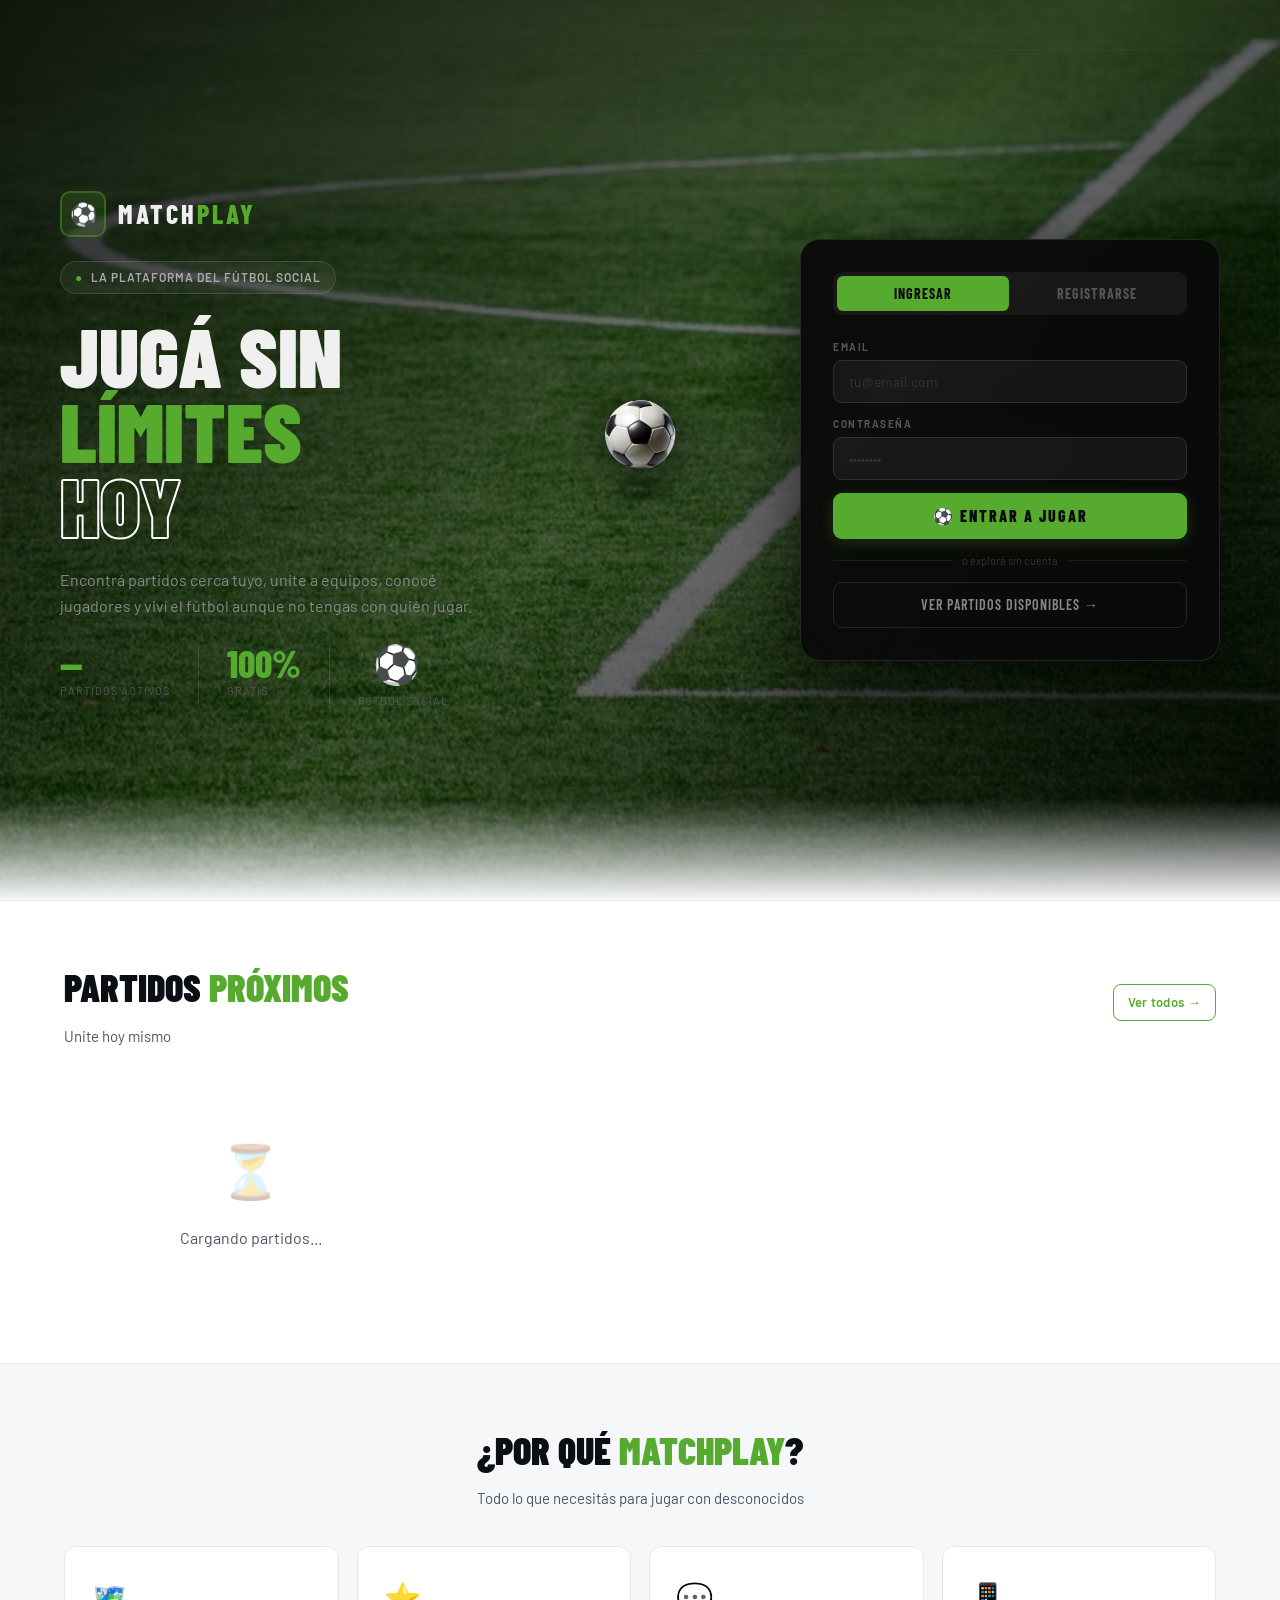
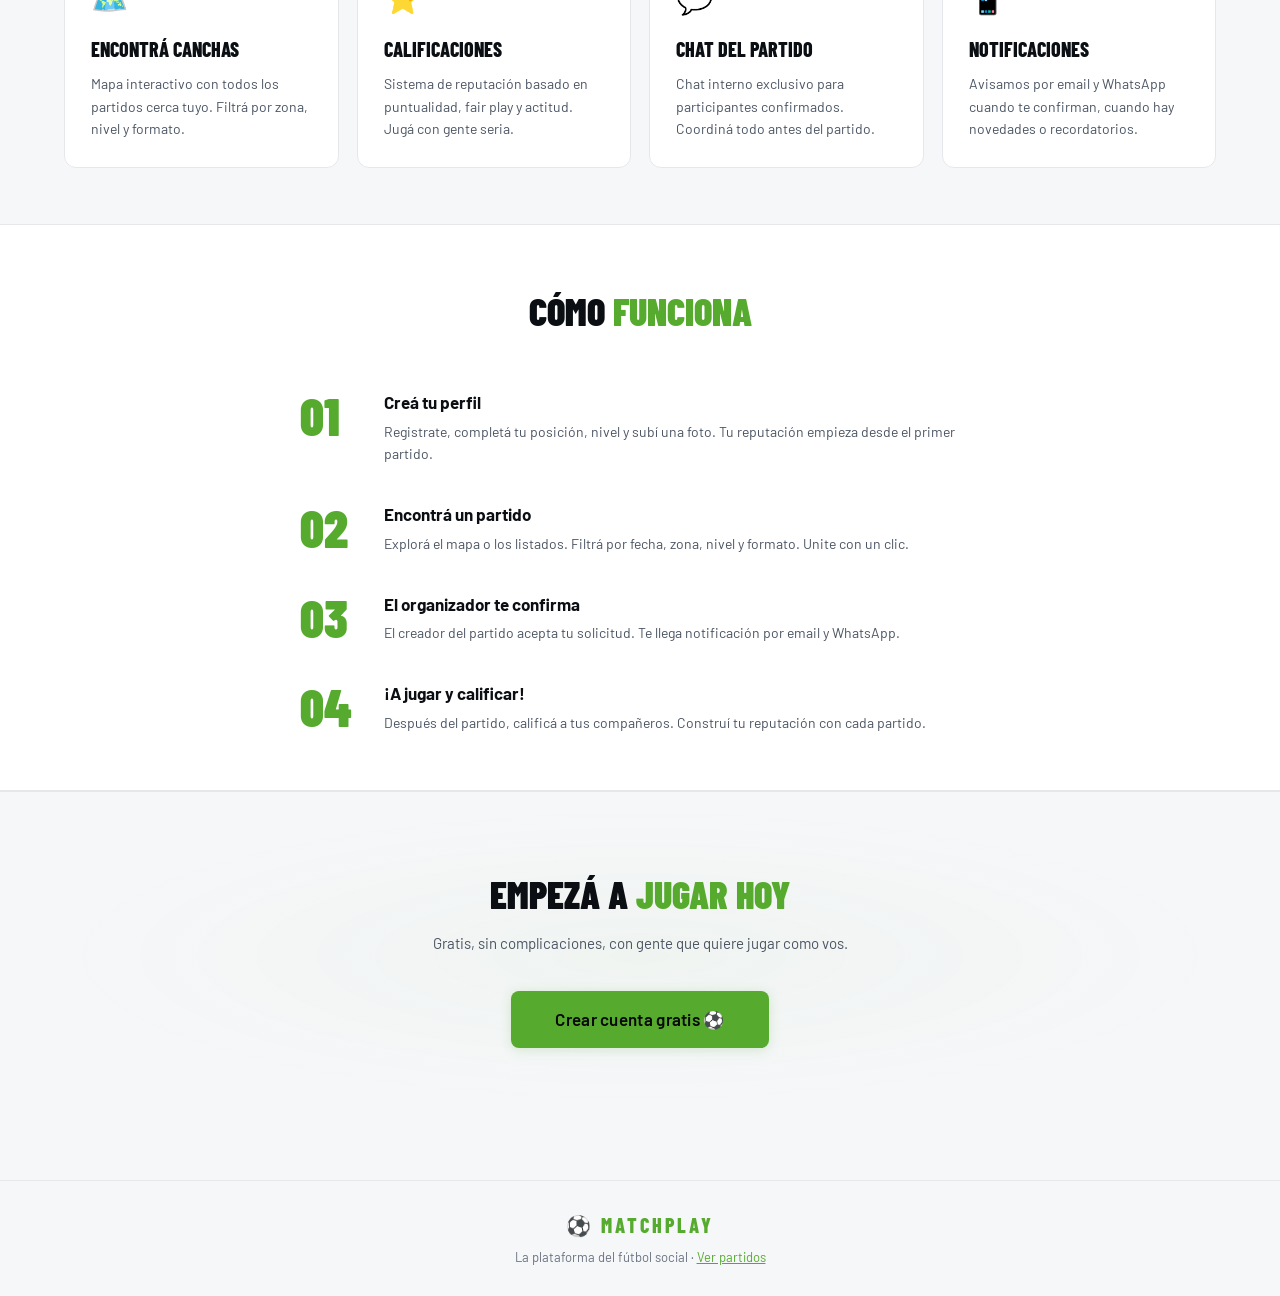
==== frontend/index.html @ 9706d491 "Primer subida de Matchplay a Github" ====
<!doctype html>
<html lang="es">
  <head>
    <meta charset="UTF-8" />
    <meta name="viewport" content="width=device-width, initial-scale=1.0" />
    <title>MatchPlay — Encontrá tu partido</title>
    <link rel="stylesheet" href="css/styles.css" />
    <link rel="stylesheet" href="css/index.css" />
    <link
      rel="stylesheet"
      href="https://cdnjs.cloudflare.com/ajax/libs/font-awesome/6.5.0/css/all.min.css"
    />
    <link rel="preconnect" href="https://fonts.googleapis.com" />
    <link
      href="https://fonts.googleapis.com/css2?family=Barlow+Condensed:wght@400;600;700;800;900&family=Barlow:wght@300;400;500;600;700&display=swap"
      rel="stylesheet"
    />
    <link rel="shortcut icon" href="img/icon.png" type="image/x-icon" />
  </head>
  <body>
    <!-- ===== HERO ===== -->
    <section class="hero-section">
      <div class="field-bg"></div>
      <div class="field-lines">
        <svg viewBox="0 0 1440 900" preserveAspectRatio="xMidYMid slice">
          <rect
            x="80"
            y="50"
            width="1280"
            height="800"
            fill="none"
            stroke="white"
            stroke-width="2"
          />
          <line
            x1="720"
            y1="50"
            x2="720"
            y2="850"
            stroke="white"
            stroke-width="2"
          />
          <circle
            cx="720"
            cy="450"
            r="110"
            fill="none"
            stroke="white"
            stroke-width="2"
          />
          <circle cx="720" cy="450" r="5" fill="white" />
          <rect
            x="80"
            y="280"
            width="165"
            height="340"
            fill="none"
            stroke="white"
            stroke-width="2"
          />
          <rect
            x="80"
            y="360"
            width="60"
            height="180"
            fill="none"
            stroke="white"
            stroke-width="2"
          />
          <rect
            x="1195"
            y="280"
            width="165"
            height="340"
            fill="none"
            stroke="white"
            stroke-width="2"
          />
          <rect
            x="1300"
            y="360"
            width="60"
            height="180"
            fill="none"
            stroke="white"
            stroke-width="2"
          />
          <path
            d="M 245 370 A 85 85 0 0 1 245 530"
            fill="none"
            stroke="white"
            stroke-width="2"
          />
          <path
            d="M 1195 370 A 85 85 0 0 0 1195 530"
            fill="none"
            stroke="white"
            stroke-width="2"
          />
          <path
            d="M 80 70 A 22 22 0 0 1 102 50"
            fill="none"
            stroke="white"
            stroke-width="2"
          />
          <path
            d="M 1360 70 A 22 22 0 0 0 1338 50"
            fill="none"
            stroke="white"
            stroke-width="2"
          />
          <path
            d="M 80 830 A 22 22 0 0 0 102 850"
            fill="none"
            stroke="white"
            stroke-width="2"
          />
          <path
            d="M 1360 830 A 22 22 0 0 1 1338 850"
            fill="none"
            stroke="white"
            stroke-width="2"
          />
        </svg>
      </div>
      <div class="field-overlay"></div>
      <div class="field-bottom-fade"></div>

      <!-- PELOTA REBOTANDO EN EL CENTRO -->
      <div class="ball-scene">
        <div>
          <div class="ball-wrapper">
            <img class="ball-svg" src="/frontend/img/pelota.png" alt="pelota" />
            <div class="ball-ground-shadow"></div>
          </div>
          <div class="ball-ground-shadow"></div>
        </div>
      </div>

      <!-- CONTENIDO -->
      <div class="hero-layout">
        <!-- IZQUIERDA -->
        <div class="hero-left">
          <div class="hero-logo">
            <div class="hero-logo-icon">⚽</div>
            <div class="hero-logo-text">MATCH<span>PLAY</span></div>
          </div>
          <div class="hero-tag">
            <span>●</span> La plataforma del fútbol social
          </div>
          <h1 class="hero-title">
            JUGÁ SIN<br />
            <span class="ht-green">LÍMITES</span><br />
            <span class="ht-outline">HOY</span>
          </h1>
          <p class="hero-desc">
            Encontrá partidos cerca tuyo, unite a equipos, conocé jugadores y
            viví el fútbol aunque no tengas con quién jugar.
          </p>
          <div class="hero-stats">
            <div>
              <div class="hs-num" id="stat-matches">—</div>
              <div class="hs-label">Partidos activos</div>
            </div>
            <div class="hs-divider"></div>
            <div>
              <div class="hs-num">100%</div>
              <div class="hs-label">Gratis</div>
            </div>
            <div class="hs-divider"></div>
            <div>
              <div
                style="margin-bottom: 10px; margin-left: 15px"
                class="hs-num"
              >
                ⚽
              </div>
              <div class="hs-label">Fútbol social</div>
            </div>
          </div>
        </div>

        <!-- FORMULARIO -->
        <div class="hero-form-card">
          <div class="htabs">
            <button class="htab active" onclick="switchTab('login')">
              Ingresar
            </button>
            <button class="htab" onclick="switchTab('register')">
              Registrarse
            </button>
          </div>

          <!-- LOGIN -->
          <div class="hsection active" id="hsec-login">
            <div class="hgroup">
              <label class="hlabel">Email</label
              ><input
                type="email"
                id="login-email"
                class="hinput"
                placeholder="tu@email.com"
              />
            </div>
            <div class="hgroup">
              <label class="hlabel">Contraseña</label
              ><input
                type="password"
                id="login-pass"
                class="hinput"
                placeholder="••••••••"
              />
            </div>
            <p class="herror" id="login-error"></p>
            <button class="hbtn" id="login-btn" onclick="doLogin()">
              ⚽ Entrar a jugar
            </button>
            <div class="hdivider">o explorá sin cuenta</div>
            <a href="matches.html" class="hbtn-sec"
              >Ver partidos disponibles →</a
            >
          </div>

          <!-- REGISTER -->
          <div class="hsection" id="hsec-register">
            <div class="hgroup">
              <label class="hlabel">Nombre completo</label
              ><input
                type="text"
                id="reg-name"
                class="hinput"
                placeholder="Tu nombre"
              />
            </div>
            <div class="hgroup">
              <label class="hlabel">Email</label
              ><input
                type="email"
                id="reg-email"
                class="hinput"
                placeholder="tu@email.com"
              />
            </div>
            <div class="hgroup">
              <label class="hlabel">Contraseña</label
              ><input
                type="password"
                id="reg-pass"
                class="hinput"
                placeholder="Mínimo 6 caracteres"
              />
            </div>
            <div class="hrow">
              <div class="hgroup">
                <label class="hlabel">Posición</label>
                <select id="reg-position" class="hselect">
                  <option value="Indiferente">Indiferente</option>
                  <option value="Arquero">Arquero</option>
                  <option value="Defensor">Defensor</option>
                  <option value="Mediocampista">Mediocampista</option>
                  <option value="Delantero">Delantero</option>
                </select>
              </div>
              <div class="hgroup">
                <label class="hlabel">Nivel</label>
                <select id="reg-level" class="hselect">
                  <option value="Amateur">Amateur</option>
                  <option value="Intermedio">Intermedio</option>
                  <option value="Competitivo">Competitivo</option>
                </select>
              </div>
            </div>
            <div class="hgroup">
              <label class="hlabel"
                >WhatsApp
                <span style="color: #333; font-size: 9px"
                  >(opcional)</span
                ></label
              >
              <input
                type="tel"
                id="reg-phone"
                class="hinput"
                placeholder="+5491155555555"
              />
            </div>
            <p class="herror" id="reg-error"></p>
            <button class="hbtn" id="reg-btn" onclick="doRegister()">
              Crear mi cuenta ⚽
            </button>
          </div>
        </div>
      </div>
    </section>

    <!-- ===== PARTIDOS PRÓXIMOS ===== -->
    <section
      class="section"
      style="
        background: var(--bg2);
        border-top: 1px solid var(--border);
        border-bottom: 1px solid var(--border);
      "
    >
      <div class="container">
        <div class="flex-between mb-24">
          <div>
            <h2 class="section-title">Partidos <em>próximos</em></h2>
            <p class="section-sub" style="margin-bottom: 0">Unite hoy mismo</p>
          </div>
          <a href="matches.html" class="btn btn-outline btn-sm">Ver todos →</a>
        </div>
        <div class="live-grid" id="preview-matches">
          <div class="empty-state">
            <div class="empty-icon">⏳</div>
            <p>Cargando partidos...</p>
          </div>
        </div>
      </div>
    </section>

    <!-- ===== POR QUÉ MATCHPLAY ===== -->
    <section class="section">
      <div class="container">
        <h2 class="section-title" style="text-align: center">
          ¿Por qué <em>MatchPlay</em>?
        </h2>
        <p class="section-sub" style="text-align: center">
          Todo lo que necesitás para jugar con desconocidos
        </p>
        <div class="features-grid">
          <div class="feature-card">
            <div class="feature-icon">🗺️</div>
            <div class="feature-title">Encontrá canchas</div>
            <div class="feature-desc">
              Mapa interactivo con todos los partidos cerca tuyo. Filtrá por
              zona, nivel y formato.
            </div>
          </div>
          <div class="feature-card">
            <div class="feature-icon">⭐</div>
            <div class="feature-title">Calificaciones</div>
            <div class="feature-desc">
              Sistema de reputación basado en puntualidad, fair play y actitud.
              Jugá con gente seria.
            </div>
          </div>
          <div class="feature-card">
            <div class="feature-icon">💬</div>
            <div class="feature-title">Chat del partido</div>
            <div class="feature-desc">
              Chat interno exclusivo para participantes confirmados. Coordiná
              todo antes del partido.
            </div>
          </div>
          <div class="feature-card">
            <div class="feature-icon">📱</div>
            <div class="feature-title">Notificaciones</div>
            <div class="feature-desc">
              Avisamos por email y WhatsApp cuando te confirman, cuando hay
              novedades o recordatorios.
            </div>
          </div>
        </div>
      </div>
    </section>

    <!-- ===== CÓMO FUNCIONA ===== -->
    <section
      class="section"
      style="
        background: var(--bg2);
        border-top: 1px solid var(--border);
        border-bottom: 1px solid var(--border);
      "
    >
      <div class="container">
        <h2
          class="section-title"
          style="text-align: center; margin-bottom: 48px"
        >
          Cómo <em>funciona</em>
        </h2>
        <div style="display: grid; gap: 36px; max-width: 680px; margin: 0 auto">
          <div class="how-step">
            <div class="step-num">01</div>
            <div>
              <div class="step-title">Creá tu perfil</div>
              <div class="step-desc">
                Registrate, completá tu posición, nivel y subí una foto. Tu
                reputación empieza desde el primer partido.
              </div>
            </div>
          </div>
          <div class="how-step">
            <div class="step-num">02</div>
            <div>
              <div class="step-title">Encontrá un partido</div>
              <div class="step-desc">
                Explorá el mapa o los listados. Filtrá por fecha, zona, nivel y
                formato. Unite con un clic.
              </div>
            </div>
          </div>
          <div class="how-step">
            <div class="step-num">03</div>
            <div>
              <div class="step-title">El organizador te confirma</div>
              <div class="step-desc">
                El creador del partido acepta tu solicitud. Te llega
                notificación por email y WhatsApp.
              </div>
            </div>
          </div>
          <div class="how-step">
            <div class="step-num">04</div>
            <div>
              <div class="step-title">¡A jugar y calificar!</div>
              <div class="step-desc">
                Después del partido, calificá a tus compañeros. Construí tu
                reputación con cada partido.
              </div>
            </div>
          </div>
        </div>
      </div>
    </section>

    <!-- ===== CTA ===== -->
    <section class="cta-section">
      <div class="container">
        <h2 class="section-title">Empezá a <em>jugar hoy</em></h2>
        <p class="section-sub">
          Gratis, sin complicaciones, con gente que quiere jugar como vos.
        </p>
        <a
          href="#"
          onclick="
            window.scrollTo({ top: 0, behavior: 'smooth' });
            setTimeout(() => switchTab('register'), 400);
            return false;
          "
          class="btn btn-primary"
          style="font-size: 17px; padding: 15px 44px"
          >Crear cuenta gratis ⚽</a
        >
      </div>
    </section>

    <!-- ===== FOOTER ===== -->
    <footer class="footer">
      <div class="footer-brand">⚽ MATCHPLAY</div>
      <p>
        La plataforma del fútbol social ·
        <a href="matches.html" style="color: var(--accent)">Ver partidos</a>
      </p>
    </footer>

    <script src="js/api.js"></script>
    <script>
      if (api.isLoggedIn()) window.location.href = "dashboard.html";

      function switchTab(tab) {
        document
          .querySelectorAll(".htab")
          .forEach((t, i) =>
            t.classList.toggle(
              "active",
              (tab === "login" && i === 0) || (tab === "register" && i === 1),
            ),
          );
        document
          .getElementById("hsec-login")
          .classList.toggle("active", tab === "login");
        document
          .getElementById("hsec-register")
          .classList.toggle("active", tab === "register");
      }

      async function doLogin() {
        const email = document.getElementById("login-email").value.trim();
        const pass = document.getElementById("login-pass").value;
        const errEl = document.getElementById("login-error");
        const btn = document.getElementById("login-btn");
        errEl.classList.remove("show");
        if (!email || !pass) {
          errEl.textContent = "Completá email y contraseña.";
          errEl.classList.add("show");
          return;
        }
        btn.disabled = true;
        btn.textContent = "Ingresando...";
        const res = await api.login({ email, password: pass });
        btn.disabled = false;
        btn.textContent = "⚽ Entrar a jugar";
        if (res.success) {
          api.setAuth(res.token, res.refreshToken, res.user);
          toast.success("¡Bienvenido de nuevo!");
          setTimeout(() => (window.location.href = "dashboard.html"), 1000);
        } else {
          errEl.textContent = res.message || "Credenciales inválidas.";
          errEl.classList.add("show");
        }
      }

      async function doRegister() {
        const name = document.getElementById("reg-name").value.trim();
        const email = document.getElementById("reg-email").value.trim();
        const pass = document.getElementById("reg-pass").value;
        const position = document.getElementById("reg-position").value;
        const level = document.getElementById("reg-level").value;
        const phone = document.getElementById("reg-phone").value.trim();
        const errEl = document.getElementById("reg-error");
        const btn = document.getElementById("reg-btn");
        errEl.classList.remove("show");
        if (!name || !email || !pass) {
          errEl.textContent = "Completá nombre, email y contraseña.";
          errEl.classList.add("show");
          return;
        }
        if (pass.length < 6) {
          errEl.textContent = "Mínimo 6 caracteres en la contraseña.";
          errEl.classList.add("show");
          return;
        }
        btn.disabled = true;
        btn.textContent = "Creando cuenta...";
        const res = await api.register({
          name,
          email,
          password: pass,
          position,
          level,
          phone: phone || undefined,
        });
        btn.disabled = false;
        btn.textContent = "Crear mi cuenta ⚽";
        if (res.success) {
          api.setAuth(res.token, res.refreshToken, res.user);
          toast.success("¡Bienvenido a MatchPlay! 🎉");
          setTimeout(() => (window.location.href = "dashboard.html"), 1200);
        } else {
          const msg =
            res.errors?.[0]?.msg || res.message || "Error al registrarse.";
          errEl.textContent = msg;
          errEl.classList.add("show");
        }
      }

      document.addEventListener("keydown", (e) => {
        if (e.key !== "Enter") return;
        if (document.getElementById("hsec-login").classList.contains("active"))
          doLogin();
        else doRegister();
      });

      async function loadPreview() {
        const el = document.getElementById("preview-matches");
        const res = await api.getMatches({ status: "open" });
        if (!res.success || !res.matches?.length) {
          el.innerHTML = `<div class="empty-state" style="grid-column:1/-1;">
          <div class="empty-icon">⚽</div>
          <p class="text-muted">No hay partidos abiertos todavía. <a href="create-match.html" style="color:var(--accent);">¡Creá el primero!</a></p>
        </div>`;
          document.getElementById("stat-matches").textContent = "0";
          return;
        }
        document.getElementById("stat-matches").textContent =
          res.matches.length;
        el.innerHTML = res.matches
          .slice(0, 6)
          .map(
            (m) => `
        <a href="match-detail.html?id=${m._id}" class="match-card">
          <div class="match-card-header">
            <div>
              <div class="match-card-title">${m.title}</div>
              <div style="display:flex;gap:6px;margin-top:5px;">
                ${levelBadge(m.level)}
                <span class="badge" style="background:rgba(255,255,255,0.05);color:var(--text-muted);">${m.format}</span>
              </div>
            </div>
            ${statusBadge(m.status)}
          </div>
          <div class="match-card-body">
            <div class="match-card-row"><i class="fa fa-calendar"></i>${formatDate(m.date)}</div>
            <div class="match-card-row"><i class="fa fa-map-marker-alt"></i>${m.location.name}</div>
            <div class="match-card-row">
              ${avatarHtml(m.organizer?.avatar, m.organizer?.name || "?", 20)}
              <span>${m.organizer?.name}</span>
              ${m.organizer?.rating?.average > 0 ? `<span class="text-accent text-xs">⭐ ${m.organizer.rating.average}</span>` : ""}
            </div>
            <div class="match-progress">
              <div class="flex-between text-xs text-muted" style="margin-bottom:4px;">
                <span>Jugadores</span>
                <span><strong style="color:var(--accent)">${m.confirmedCount ?? 0}</strong>/${m.totalPlayers}</span>
              </div>
              <div class="progress-bar">
                <div class="progress-fill" style="width:${Math.min(100, ((m.confirmedCount ?? 0) / m.totalPlayers) * 100)}%"></div>
              </div>
            </div>
            ${
              m.costPerPerson > 0
                ? `<div class="match-card-row"><i class="fa fa-dollar-sign"></i>$${m.costPerPerson} por persona</div>`
                : `<div class="match-card-row text-accent text-sm"><i class="fa fa-check"></i>Gratis</div>`
            }
          </div>
        </a>`,
          )
          .join("");
      }
      loadPreview();
    </script>
  </body>
</html>
---- frontend/css/styles.css ----
/* ===== MATCHPLAY — BLACK/WHITE + GREEN ACCENTS ===== */
@import url('https://fonts.googleapis.com/css2?family=Barlow+Condensed:wght@400;600;700;800;900&family=Barlow:wght@300;400;500;600;700&display=swap');

:root {
  --bg:           #080808;
  --bg2:          #0e0e0e;
  --card:         #111111;
  --card2:        #181818;
  --border:       #222222;
  --border2:      #2e2e2e;

  --accent:       #56ab2f;
  --accent-dim:   #3d8020;
  --accent-bright:#68cc38;
  --accent-glow:  rgba(86,171,47,0.10);
  --accent-glow2: rgba(86,171,47,0.18);

  --text:         #f0f0f0;
  --text-muted:   #888888;
  --text-dim:     #555555;
  --text-dark:    #333333;

  --red:          #e05252;
  --yellow:       #d4a017;
  --blue:         #3a9abf;
  --green-light:  #7dc95e;

  --font-display: 'Barlow Condensed', sans-serif;
  --font-body:    'Barlow', sans-serif;

  --radius:    12px;
  --radius-sm:  8px;
  --radius-lg: 18px;

  --shadow:        0 4px 24px rgba(0,0,0,0.5);
  --shadow-accent: 0 0 28px rgba(86,171,47,0.12);
  --shadow-card:   0 2px 12px rgba(0,0,0,0.4);
}

/* Modo claro (por defecto) */
:root {
  --bg:           #f6f7f9;
  --bg2:          #ffffff;
  --card:         #ffffff;
  --card2:        #f2f4f7;
  --border:       #e5e7eb;
  --border2:      #d1d5db;

  --text:         #0b0f14;
  --text-muted:   #4b5563;
  --text-dim:     #6b7280;
  --text-dark:    #111827;

  --red:          #c53b3b;
  --yellow:       #b45309;
  --blue:         #0b5f7a;
  --green-light:  #2f9e44;

  --nav-bg:        rgba(246,247,249,0.86);

  --shadow:        0 4px 24px rgba(0,0,0,0.10);
  --shadow-accent: 0 0 28px rgba(86,171,47,0.12);
  --shadow-card:   0 2px 12px rgba(0,0,0,0.08);
  --shadow-auth:   0 20px 60px rgba(0,0,0,0.10);
}

/* Tema oscuro (para login y páginas que lo necesiten) */
.theme-dark {
  --bg:           #080808;
  --bg2:          #0e0e0e;
  --card:         #111111;
  --card2:        #181818;
  --border:       #222222;
  --border2:      #2e2e2e;

  --text:         #f0f0f0;
  --text-muted:   #888888;
  --text-dim:     #555555;
  --text-dark:    #333333;

  --red:          #e05252;
  --yellow:       #d4a017;
  --blue:         #3a9abf;
  --green-light:  #7dc95e;

  --nav-bg:        rgba(8,8,8,0.95);

  --shadow:        0 4px 24px rgba(0,0,0,0.5);
  --shadow-accent: 0 0 28px rgba(86,171,47,0.12);
  --shadow-card:   0 2px 12px rgba(0,0,0,0.4);
  --shadow-auth:   0 20px 60px rgba(0,0,0,0.4);
}

*, *::before, *::after { box-sizing: border-box; margin: 0; padding: 0; }
html { scroll-behavior: smooth; }

body {
  font-family: var(--font-body);
  background: var(--bg);
  color: var(--text);
  min-height: 100vh;
  line-height: 1.6;
  -webkit-font-smoothing: antialiased;
}

/* Franjas muy sutiles de fondo */
body::before {
  content: '';
  position: fixed; inset: 0; z-index: -1;
  background: repeating-linear-gradient(
    180deg,
    rgba(255,255,255,0.012) 0px, rgba(255,255,255,0.012) 60px,
    transparent 60px, transparent 120px
  );
  pointer-events: none;
}

/* ===== SCROLLBAR ===== */
::-webkit-scrollbar       { width: 6px; }
::-webkit-scrollbar-track { background: var(--bg2); }
::-webkit-scrollbar-thumb { background: var(--border2); border-radius: 3px; }
::-webkit-scrollbar-thumb:hover { background: #444; }

/* ===== NAVBAR ===== */
.navbar {
  position: sticky; top: 0; z-index: 100;
  background: var(--nav-bg);
  backdrop-filter: blur(20px);
  border-bottom: 1px solid var(--border);
  padding: 0 28px;
  height: 62px;
  display: flex; align-items: center; justify-content: space-between;
}
.navbar-brand {
  font-family: var(--font-display);
  font-size: 26px; font-weight: 800; letter-spacing: 3px;
  color: var(--text); text-decoration: none;
  display: flex; align-items: center; gap: 8px;
  text-transform: uppercase;
}
.navbar-brand em { color: var(--accent); font-style: normal; }
.navbar-links { display: flex; align-items: center; gap: 4px; }
.navbar-links a {
  color: var(--text-muted); text-decoration: none;
  padding: 7px 14px; border-radius: var(--radius-sm);
  font-size: 14px; font-weight: 500; transition: all .2s;
}
.navbar-links a:hover  { color: var(--text); background: rgba(255,255,255,0.05); }
.navbar-links a.active { color: var(--accent); background: var(--accent-glow); }
.navbar-avatar {
  width: 34px; height: 34px; border-radius: 50%;
  background: var(--card2); border: 2px solid var(--accent);
  cursor: pointer; object-fit: cover;
}
.navbar-mobile-toggle {
  display: none; background: none; border: none;
  color: var(--text); font-size: 22px; cursor: pointer;
}

/* ===== BUTTONS ===== */
.btn {
  display: inline-flex; align-items: center; gap: 8px;
  padding: 11px 22px; border-radius: var(--radius-sm);
  font-family: var(--font-body); font-size: 14px; font-weight: 600;
  cursor: pointer; border: none; text-decoration: none;
  transition: all .2s; white-space: nowrap; letter-spacing: .3px;
}
.btn-primary {
  background: var(--accent); color: #080808;
  box-shadow: 0 2px 12px rgba(86,171,47,0.2);
}
.btn-primary:hover {
  background: var(--accent-bright);
  box-shadow: 0 4px 20px rgba(86,171,47,0.35);
  transform: translateY(-1px);
}
.btn-outline {
  background: transparent; color: var(--accent);
  border: 1px solid var(--accent);
}
.btn-outline:hover { background: var(--accent-glow); }
.btn-ghost {
  background: var(--card); color: var(--text);
  border: 1px solid var(--border);
}
.btn-ghost:hover { background: var(--card2); border-color: var(--border2); }
.btn-danger { background: rgba(224,82,82,0.12); color: var(--red); border: 1px solid rgba(224,82,82,0.25); }
.btn-danger:hover { background: rgba(224,82,82,0.2); }
.btn-sm   { padding: 7px 14px; font-size: 13px; }
.btn-full { width: 100%; justify-content: center; }
.btn:disabled { opacity: .4; cursor: not-allowed; transform: none !important; box-shadow: none !important; }

/* ===== CARDS ===== */
.card {
  background: var(--card); border: 1px solid var(--border);
  border-radius: var(--radius); padding: 24px;
  transition: border-color .2s, box-shadow .2s;
}
.card:hover { border-color: var(--border2); }
.card-sm    { padding: 16px; }
.card-hover:hover { border-color: rgba(86,171,47,0.35); box-shadow: var(--shadow-accent); }

/* ===== MATCH CARD ===== */
.match-card {
  background: var(--card); border: 1px solid var(--border);
  border-radius: var(--radius); overflow: hidden;
  cursor: pointer; transition: all .25s;
  text-decoration: none; color: inherit; display: block;
}
.match-card:hover {
  border-color: rgba(86,171,47,0.4);
  box-shadow: var(--shadow-accent);
  transform: translateY(-3px);
}
.match-card-header {
  background: var(--card2); padding: 16px 20px;
  display: flex; justify-content: space-between; align-items: flex-start;
  border-bottom: 1px solid var(--border);
}
.match-card-title { font-weight: 700; font-size: 15px; color: var(--text); line-height: 1.3; }
.match-card-body  { padding: 16px 20px; display: grid; gap: 9px; }
.match-card-row   { display: flex; align-items: center; gap: 8px; font-size: 13px; color: var(--text-muted); }
.match-card-row i { color: var(--accent); width: 14px; font-size: 12px; }
.progress-bar     { height: 3px; background: var(--border); border-radius: 2px; overflow: hidden; margin-top: 5px; }
.progress-fill    { height: 100%; background: var(--accent); border-radius: 2px; transition: width .4s; }

/* ===== BADGES ===== */
.badge {
  display: inline-flex; align-items: center; gap: 4px;
  padding: 3px 9px; border-radius: 100px;
  font-size: 11px; font-weight: 700; letter-spacing: .5px;
  text-transform: uppercase; font-family: var(--font-body);
}
.badge-open      { background: rgba(86,171,47,0.1);  color: var(--accent);      border: 1px solid rgba(86,171,47,0.2); }
.badge-full      { background: rgba(212,160,23,0.1); color: var(--yellow);      border: 1px solid rgba(212,160,23,0.2); }
.badge-cancelled { background: rgba(224,82,82,0.1);  color: var(--red);         border: 1px solid rgba(224,82,82,0.2); }
.badge-played    { background: rgba(58,154,191,0.1); color: var(--blue);        border: 1px solid rgba(58,154,191,0.2); }
.badge-amateur     { background: rgba(255,255,255,0.06); color: var(--text-muted); }
.badge-intermedio  { background: rgba(212,160,23,0.1);  color: var(--yellow); }
.badge-competitivo { background: rgba(224,82,82,0.1);   color: var(--red); }
.badge-todos       { background: rgba(255,255,255,0.05); color: var(--text-muted); }

/* ===== FORMS ===== */
.form-group   { display: grid; gap: 6px; }
.form-label   { font-size: 11px; font-weight: 700; color: var(--text-dim); letter-spacing: 1px; text-transform: uppercase; }
.form-input, .form-select, .form-textarea {
  background: var(--card2); border: 1px solid var(--border);
  border-radius: var(--radius-sm); color: var(--text);
  padding: 11px 15px; font-family: var(--font-body); font-size: 14px;
  transition: border-color .2s, box-shadow .2s, background .2s; width: 100%;
}
.form-input:focus, .form-select:focus, .form-textarea:focus {
  outline: none; border-color: var(--accent);
  background: rgba(86,171,47,0.05);
  box-shadow: 0 0 0 3px rgba(86,171,47,0.08);
}
.form-input::placeholder { color: var(--text-dark); }
.form-select   { appearance: none; cursor: pointer; }
.form-select option { background: var(--card); color: var(--text); }
.form-textarea { resize: vertical; min-height: 100px; }
.form-error    { font-size: 12px; color: var(--red); }
.form-hint     { font-size: 12px; color: var(--text-dim); }

/* ===== AUTH PAGES ===== */
.auth-page {
  min-height: 100vh; display: flex; align-items: center; justify-content: center;
  padding: 24px;
}
.auth-card {
  width: 100%; max-width: 440px;
  background: var(--card); border: 1px solid var(--border);
  border-radius: var(--radius-lg); padding: 40px;
  box-shadow: var(--shadow-auth);
}
.auth-logo   { font-family: var(--font-display); font-size: 36px; font-weight: 800; color: var(--accent); letter-spacing: 4px; margin-bottom: 8px; text-transform: uppercase; display: block; text-decoration: none; }
.auth-title  { font-size: 22px; font-weight: 700; margin-bottom: 4px; }
.auth-sub    { color: var(--text-muted); font-size: 14px; margin-bottom: 28px; }
.auth-form   { display: grid; gap: 14px; }
.auth-footer { margin-top: 20px; text-align: center; font-size: 13px; color: var(--text-muted); }
.auth-footer a { color: var(--accent); text-decoration: none; }

/* ===== LAYOUT ===== */
.container    { max-width: 1200px; margin: 0 auto; padding: 0 24px; }
.container-sm { max-width: 700px;  margin: 0 auto; padding: 0 24px; }
.grid-matches { display: grid; grid-template-columns: repeat(auto-fill, minmax(300px, 1fr)); gap: 18px; }
.grid-2 { display: grid; grid-template-columns: 1fr 1fr; gap: 18px; }
.grid-3 { display: grid; grid-template-columns: repeat(3, 1fr); gap: 18px; }
.section { padding: 56px 0; }

/* ===== PAGE HEADER ===== */
.page-header { padding: 36px 0 0; margin-bottom: 28px; }
.page-title  { font-family: var(--font-display); font-size: 48px; font-weight: 900; line-height: 1; margin-bottom: 6px; text-transform: uppercase; }
.page-title em { color: var(--accent); font-style: normal; }
.section-title { font-family: var(--font-display); font-size: 38px; font-weight: 900; color: var(--text); margin-bottom: 6px; text-transform: uppercase; }
.section-title em { color: var(--accent); font-style: normal; }
.section-sub   { color: var(--text-muted); margin-bottom: 36px; font-size: 15px; }

/* ===== PROFILE ===== */
.profile-header {
  background: var(--card2); border: 1px solid var(--border);
  border-radius: var(--radius); padding: 36px;
  display: flex; gap: 28px; align-items: flex-start;
}
.profile-avatar   { width: 96px; height: 96px; border-radius: 50%; border: 3px solid var(--accent); object-fit: cover; flex-shrink: 0; background: var(--card); }
.profile-name     { font-family: var(--font-display); font-size: 38px; font-weight: 900; line-height: 1; text-transform: uppercase; }
.profile-stats    { display: flex; gap: 24px; margin-top: 14px; }
.profile-stat-num { font-family: var(--font-display); font-size: 28px; font-weight: 800; color: var(--accent); line-height: 1; }
.profile-stat-label { font-size: 10px; color: var(--text-dim); text-transform: uppercase; letter-spacing: 1px; }

/* ===== STARS ===== */
.stars { display: flex; gap: 3px; }
.star  { font-size: 15px; color: var(--border2); cursor: pointer; transition: color .1s; }
.star.filled { color: var(--yellow); }
.star:hover  { color: var(--yellow); }

/* ===== CHAT ===== */
.chat-container { background: var(--card); border: 1px solid var(--border); border-radius: var(--radius); display: flex; flex-direction: column; height: 400px; }
.chat-header    { padding: 14px 18px; border-bottom: 1px solid var(--border); font-weight: 600; display: flex; align-items: center; gap: 8px; font-size: 14px; }
.chat-messages  { flex: 1; overflow-y: auto; padding: 14px; display: flex; flex-direction: column; gap: 10px; }
.chat-msg       { display: flex; gap: 8px; }
.chat-msg.mine  { flex-direction: row-reverse; }
.chat-msg-avatar  { width: 30px; height: 30px; border-radius: 50%; background: var(--card2); object-fit: cover; flex-shrink: 0; }
.chat-msg-bubble  { max-width: 65%; padding: 9px 13px; font-size: 13px; line-height: 1.4; background: var(--card2); color: var(--text); border-radius: 4px 14px 14px 14px; }
.chat-msg.mine .chat-msg-bubble { background: rgba(86,171,47,0.1); border: 1px solid rgba(86,171,47,0.15); border-radius: 14px 4px 14px 14px; }
.chat-msg-name { font-size: 10px; color: var(--text-muted); margin-bottom: 3px; }
.chat-input    { padding: 12px 14px; border-top: 1px solid var(--border); display: flex; gap: 8px; }
.chat-input .form-input { flex: 1; padding: 9px 13px; }

/* ===== MAP ===== */
#map { height: 300px; border-radius: var(--radius-sm); overflow: hidden; border: 1px solid var(--border); }
.leaflet-container { background: var(--bg2) !important; }

/* ===== TABS ===== */
.tabs  { display: flex; gap: 2px; border-bottom: 1px solid var(--border); margin-bottom: 20px; }
.tab   { padding: 11px 18px; background: none; border: none; color: var(--text-muted); font-family: var(--font-body); font-size: 13px; font-weight: 600; cursor: pointer; border-bottom: 2px solid transparent; margin-bottom: -1px; transition: all .2s; }
.tab.active        { color: var(--accent); border-bottom-color: var(--accent); }
.tab:hover:not(.active) { color: var(--text); }

/* ===== PLAYER LIST ===== */
.player-item    { display: flex; align-items: center; gap: 10px; padding: 11px 14px; background: var(--card2); border-radius: var(--radius-sm); border: 1px solid var(--border); transition: border-color .2s; }
.player-item:hover { border-color: var(--border2); }
.player-avatar  { width: 38px; height: 38px; border-radius: 50%; object-fit: cover; background: var(--card); }
.player-info    { flex: 1; }
.player-name    { font-weight: 600; font-size: 14px; }
.player-meta    { font-size: 11px; color: var(--text-muted); }
.player-actions { display: flex; gap: 5px; }

/* ===== TOAST ===== */
.toast-container { position: fixed; top: 72px; right: 18px; z-index: 9999; display: grid; gap: 8px; }
.toast {
  padding: 12px 16px; border-radius: var(--radius-sm);
  font-size: 13px; font-weight: 500;
  display: flex; align-items: center; gap: 9px;
  animation: toastIn .3s ease; min-width: 260px; max-width: 340px;
  box-shadow: var(--shadow); font-family: var(--font-body);
}
.toast-success { background: rgba(86,171,47,0.1);  border: 1px solid rgba(86,171,47,0.3);  color: var(--green-light); }
.toast-error   { background: rgba(224,82,82,0.1);  border: 1px solid rgba(224,82,82,0.3);  color: #ff8a8a; }
.toast-info    { background: rgba(58,154,191,0.1); border: 1px solid rgba(58,154,191,0.3); color: #5bc0de; }
@keyframes toastIn { from{opacity:0;transform:translateX(20px)} to{opacity:1;transform:translateX(0)} }

/* ===== FILTERS ===== */
.filters-bar {
  display: flex; gap: 12px; flex-wrap: wrap; align-items: flex-end;
  background: var(--card); border: 1px solid var(--border);
  border-radius: var(--radius); padding: 18px 20px; margin-bottom: 24px;
}
.filter-group .form-select,
.filter-group .form-input { padding: 8px 12px; font-size: 13px; min-width: 120px; }
.filter-label { font-size: 10px; font-weight: 700; color: var(--text-dim); text-transform: uppercase; letter-spacing: 1px; }

/* ===== MODAL ===== */
.modal-overlay {
  position: fixed; inset: 0; z-index: 1000;
  background: rgba(0,0,0,0.82); backdrop-filter: blur(6px);
  display: flex; align-items: center; justify-content: center; padding: 20px;
  animation: fadeIn .2s ease;
}
.modal {
  background: var(--card); border: 1px solid var(--border2);
  border-radius: var(--radius-lg); width: 100%; max-width: 540px;
  max-height: 90vh; overflow-y: auto;
  animation: scaleIn .2s ease;
  box-shadow: 0 24px 60px rgba(0,0,0,0.6);
}
.modal-header { padding: 22px 24px 0; display: flex; justify-content: space-between; align-items: center; font-family: var(--font-display); font-size: 26px; font-weight: 800; text-transform: uppercase; }
.modal-close  { background: none; border: none; color: var(--text-muted); font-size: 18px; cursor: pointer; padding: 4px; transition: color .2s; }
.modal-close:hover { color: var(--text); }
.modal-body   { padding: 18px 24px 24px; display: grid; gap: 14px; }
@keyframes fadeIn  { from{opacity:0}              to{opacity:1} }
@keyframes scaleIn { from{opacity:0;transform:scale(0.96)} to{opacity:1;transform:scale(1)} }

/* ===== EMPTY STATE ===== */
.empty-state  { text-align: center; padding: 56px 20px; color: var(--text-muted); }
.empty-icon   { font-size: 52px; margin-bottom: 14px; opacity: .35; }
.empty-title  { font-family: var(--font-display); font-size: 26px; color: var(--text); margin-bottom: 8px; text-transform: uppercase; }

/* ===== MISC ===== */
hr, .divider { border: none; border-top: 1px solid var(--border); margin: 20px 0; }

.footer       { border-top: 1px solid var(--border); padding: 28px 24px; text-align: center; color: var(--text-dim); font-size: 13px; margin-top: 60px; }
.footer-brand { font-family: var(--font-display); font-size: 20px; font-weight: 800; color: var(--accent); margin-bottom: 6px; text-transform: uppercase; letter-spacing: 3px; }

/* ===== UTILS ===== */
.flex         { display: flex; }
.flex-between { display: flex; justify-content: space-between; align-items: center; }
.flex-center  { display: flex; align-items: center; justify-content: center; }
.gap-8  { gap: 8px; }   .gap-12 { gap: 12px; }  .gap-16 { gap: 16px; }  .gap-24 { gap: 24px; }
.mt-8   { margin-top: 8px; }    .mt-16  { margin-top: 16px; }   .mt-24  { margin-top: 24px; }   .mt-32  { margin-top: 32px; }
.mb-8   { margin-bottom: 8px; } .mb-16  { margin-bottom: 16px; } .mb-24  { margin-bottom: 24px; }
.text-accent  { color: var(--accent); }
.text-muted   { color: var(--text-muted); }
.text-red     { color: var(--red); }
.text-sm      { font-size: 13px; }
.text-xs      { font-size: 11px; }
.font-display { font-family: var(--font-display); font-weight: 800; text-transform: uppercase; }
.hidden       { display: none !important; }

/* ===== RESPONSIVE ===== */
@media (max-width: 768px) {
  .navbar-links { display: none; }
  .navbar-links.open { display: flex; flex-direction: column; position: fixed; inset: 62px 0 0; background: var(--bg); padding: 16px; gap: 4px; z-index: 99; }
  .navbar-mobile-toggle { display: block; }
  .grid-2, .grid-3 { grid-template-columns: 1fr; }
  .profile-header { flex-direction: column; align-items: center; text-align: center; }
  .modal-overlay  { align-items: flex-end; padding: 0; }
  .modal          { max-height: 100vh; border-radius: var(--radius-lg) var(--radius-lg) 0 0; align-self: flex-end; }
}
---- frontend/css/index.css ----
/* ===== HERO ===== */
    .hero-section {
      position: relative;
      min-height: 100vh;
      overflow: hidden;
    }

    /* FONDO CAMPO */
    .field-bg {
      position: absolute; inset: 0;
      background-image: url('../img/fondo.jpeg');
      background-size: cover;
      background-position: center;
      background-repeat: no-repeat;
}
    .field-lines {
      position: absolute; inset: 0;
      pointer-events: none; overflow: hidden;
    }
    .field-lines svg { width: 100%; height: 100%; opacity: 0.07; }
    .field-overlay {
      position: absolute; inset: 0;
      background: linear-gradient(
        135deg,
        rgba(4,4,4,0.88) 0%,
        rgba(4,4,4,0.55) 50%,
        rgba(4,4,4,0.92) 100%
      );
    }
    .field-bottom-fade {
      position: absolute; bottom: 0; left: 0; right: 0;
      height: 100px;
      background: linear-gradient(to bottom, transparent, var(--bg));
      pointer-events: none; z-index: 2;
    }

    /* ===== PELOTA REBOTANDO ===== */
    .ball-scene {
      position: absolute;
      left: 50%; top: 0; bottom: 0;
      transform: translateX(-50%);
      width: 200px;
      display: flex; align-items: center; justify-content: center;
      z-index: 3; pointer-events: none;
      overflow: hidden;
    }
    .ball-wrapper {
      animation: ballBounce 1.1s cubic-bezier(0.33, 0, 0.66, 0) infinite alternate;
      position: relative;
    }
    .ball-svg {
      width: 72px; height: 72px;
      animation: ballSpin 1.1s linear infinite;
      filter: drop-shadow(0 8px 24px rgba(0,0,0,0.7));
    }
    .ball-ground-shadow {
      width: 56px; height: 12px;
      background: radial-gradient(ellipse, rgba(0,0,0,0.5) 0%, transparent 70%);
      border-radius: 50%;
      margin: 0 auto;
      animation: shadowPulse 1.1s cubic-bezier(0.33, 0, 0.66, 0) infinite alternate;
    }
    @keyframes ballBounce {
      from { transform: translateY(-180px); }
      to   { transform: translateY(180px); }
    }
    @keyframes ballSpin {
      from { transform: rotate(0deg); }
      to   { transform: rotate(360deg); }
    }
    @keyframes shadowPulse {
      from { transform: scaleX(0.5); opacity: 0.3; }
      to   { transform: scaleX(1); opacity: 0.7; }
    }

    /* ===== LAYOUT HERO ===== */
    .hero-layout {
      position: relative; z-index: 10;
      min-height: 100vh;
      display: grid;
      grid-template-columns: 1fr 420px;
      align-items: center;
      padding: 0 60px;
      gap: 48px;
    }

    .hero-left { display: flex; flex-direction: column; gap: 24px; }

    .hero-logo {
      display: flex; align-items: center; gap: 12px;
      animation: fadeUp .6s ease both;
    }
    .hero-logo-icon {
      width: 46px; height: 46px;
      background: rgba(86,171,47,0.15);
      border: 2px solid rgba(86,171,47,0.4);
      border-radius: 10px;
      display: flex; align-items: center; justify-content: center;
      font-size: 22px;
    }
    .hero-logo-text {
      font-family: 'Barlow Condensed', sans-serif;
      font-weight: 800; font-size: 26px;
      letter-spacing: 3px; color: #f0f0f0;
      text-transform: uppercase;
    }
    .hero-logo-text span { color: #56ab2f; }

    .hero-tag {
      display: inline-flex; align-items: center; gap: 8px;
      background: rgba(255,255,255,0.05);
      border: 1px solid rgba(255,255,255,0.12);
      color: #aaa;
      padding: 6px 14px; border-radius: 100px;
      font-size: 12px; font-weight: 600; letter-spacing: 1px;
      text-transform: uppercase; width: fit-content;
      animation: fadeUp .6s .1s ease both;
    }
    .hero-tag span { color: #56ab2f; }

    .hero-title {
      font-family: 'Barlow Condensed', sans-serif;
      font-weight: 900;
      font-size: clamp(60px, 6.5vw, 100px);
      line-height: .9; text-transform: uppercase;
      color: #f0f0f0;
      animation: fadeUp .6s .15s ease both;
    }
    .hero-title .ht-green   { color: #56ab2f; }
    .hero-title .ht-outline { -webkit-text-stroke: 2px #fff; color: transparent; }

    .hero-desc {
      color: #888; font-size: 16px;
      max-width: 420px; line-height: 1.65;
      font-family: 'Barlow', sans-serif;
      animation: fadeUp .6s .2s ease both;
    }

    .hero-stats {
      display: flex; gap: 28px;
      animation: fadeUp .6s .25s ease both;
    }
    .hs-num {
      font-family: 'Barlow Condensed', sans-serif;
      font-size: 38px; font-weight: 800;
      color: #56ab2f; line-height: 1;
    }
    .hs-label { font-size: 11px; color: #555; text-transform: uppercase; letter-spacing: 1px; }
    .hs-divider { width: 1px; background: rgba(255,255,255,0.1); align-self: stretch; }

    /* ===== FORMULARIO ===== */
    .hero-form-card {
      background: rgba(10,10,10,0.95);
      backdrop-filter: blur(24px);
      border: 1px solid rgba(255,255,255,0.1);
      border-radius: 20px;
      padding: 32px;
      box-shadow: 0 28px 72px rgba(0,0,0,0.6);
      animation: slideLeft .7s .25s ease both;
    }
    .htabs {
      display: flex; background: rgba(255,255,255,0.05);
      border-radius: 9px; padding: 4px; margin-bottom: 24px; gap: 3px;
    }
    .htab {
      flex: 1; padding: 9px; background: none; border: none;
      color: #555;
      font-family: 'Barlow Condensed', sans-serif;
      font-size: 14px; font-weight: 700;
      letter-spacing: 1px; text-transform: uppercase;
      border-radius: 6px; cursor: pointer; transition: all .2s;
    }
    .htab.active { background: #56ab2f; color: #080808; }

    .hsection { display: none; }
    .hsection.active { display: grid; gap: 13px; }

    .hgroup { display: grid; gap: 5px; }
    .hlabel {
      font-size: 10px; font-weight: 700; color: #555;
      letter-spacing: 1.5px; text-transform: uppercase;
      font-family: 'Barlow', sans-serif;
    }
    .hinput, .hselect {
      background: rgba(255,255,255,0.05);
      border: 1px solid rgba(255,255,255,0.1);
      border-radius: 9px; color: #f0f0f0;
      padding: 12px 15px;
      font-family: 'Barlow', sans-serif; font-size: 14px;
      transition: all .2s; width: 100%;
    }
    .hinput:focus, .hselect:focus {
      outline: none;
      border-color: #56ab2f;
      background: rgba(86,171,47,0.07);
      box-shadow: 0 0 0 3px rgba(86,171,47,0.1);
    }
    .hinput::placeholder { color: #333; }
    .hselect { appearance: none; cursor: pointer; }
    .hselect option { background: #111; }
    .hrow { display: grid; grid-template-columns: 1fr 1fr; gap: 10px; }
    .hbtn {
      background: #56ab2f; color: #080808; border: none; border-radius: 9px; padding: 13px;
      font-family: 'Barlow Condensed', sans-serif; font-size: 16px; font-weight: 800;
      letter-spacing: 2px; text-transform: uppercase; cursor: pointer; width: 100%;
      transition: all .2s; box-shadow: 0 3px 14px rgba(86,171,47,0.25);
    }
    .hbtn:hover { background: #68cc38; box-shadow: 0 5px 20px rgba(86,171,47,0.4); transform: translateY(-1px); }
    .hbtn:disabled { opacity: .5; cursor: not-allowed; transform: none; box-shadow: none; }
    .hbtn-sec {
      background: transparent; color: #888;
      border: 1px solid rgba(255,255,255,0.1); border-radius: 9px; padding: 11px;
      font-family: 'Barlow Condensed', sans-serif; font-size: 14px; font-weight: 600;
      letter-spacing: 1px; text-transform: uppercase; cursor: pointer; width: 100%;
      text-align: center; transition: all .2s; text-decoration: none; display: block;
    }
    .hbtn-sec:hover { border-color: rgba(255,255,255,0.25); color: #f0f0f0; }
    .hdivider {
      display: flex; align-items: center; gap: 10px;
      color: #333; font-size: 11px; font-family: 'Barlow', sans-serif;
    }
    .hdivider::before, .hdivider::after { content: ''; flex: 1; height: 1px; background: rgba(255,255,255,0.07); }
    .herror { color: #ff6b6b; font-size: 12px; font-family: 'Barlow', sans-serif; display: none; }
    .herror.show { display: block; }

    /* ANIMACIONES */
    @keyframes fadeUp   { from{opacity:0;transform:translateY(24px)} to{opacity:1;transform:translateY(0)} }
    @keyframes slideLeft{ from{opacity:0;transform:translateX(32px)} to{opacity:1;transform:translateX(0)} }

    /* ===== SECCIONES ABAJO ===== */
    .features-grid {
      display: grid;
      grid-template-columns: repeat(auto-fit, minmax(260px, 1fr));
      gap: 18px;
    }
    .feature-card {
      background: var(--card); border: 1px solid var(--border);
      border-radius: var(--radius); padding: 26px; transition: all .25s;
    }
    .feature-card:hover { border-color: rgba(86,171,47,0.35); transform: translateY(-3px); box-shadow: var(--shadow-accent); }
    .feature-icon  { font-size: 30px; margin-bottom: 12px; }
    .feature-title { font-family: var(--font-display); font-size: 20px; font-weight: 800; margin-bottom: 8px; text-transform: uppercase; }
    .feature-desc  { color: var(--text-muted); font-size: 14px; line-height: 1.6; }

    .how-step    { display: flex; gap: 20px; align-items: flex-start; }
    .step-num    { font-family: var(--font-display); font-size: 52px; font-weight: 900; color: #56ab2f; line-height: 1; flex-shrink: 0; width: 64px; }
    .step-title  { font-size: 17px; font-weight: 700; margin-bottom: 4px; }
    .step-desc   { color: var(--text-muted); font-size: 14px; line-height: 1.6; }

    .live-grid { display: grid; grid-template-columns: repeat(auto-fill, minmax(280px, 1fr)); gap: 16px; }

    .cta-section {
      text-align: center; padding: 72px 0;
      border-top: 1px solid var(--border);
      background: radial-gradient(ellipse at center, rgba(86,171,47,0.04) 0%, transparent 65%);
    }

    @media (max-width: 900px) {
      .hero-layout { grid-template-columns: 1fr; padding: 40px 20px; min-height: auto; gap: 32px; align-items: start; padding-top: 52px; }
      .hero-title  { font-size: 56px; }
      .hero-left   { align-items: center; text-align: center; }
      .hero-stats  { justify-content: center; }
      .ball-scene  { display: none; }
    }
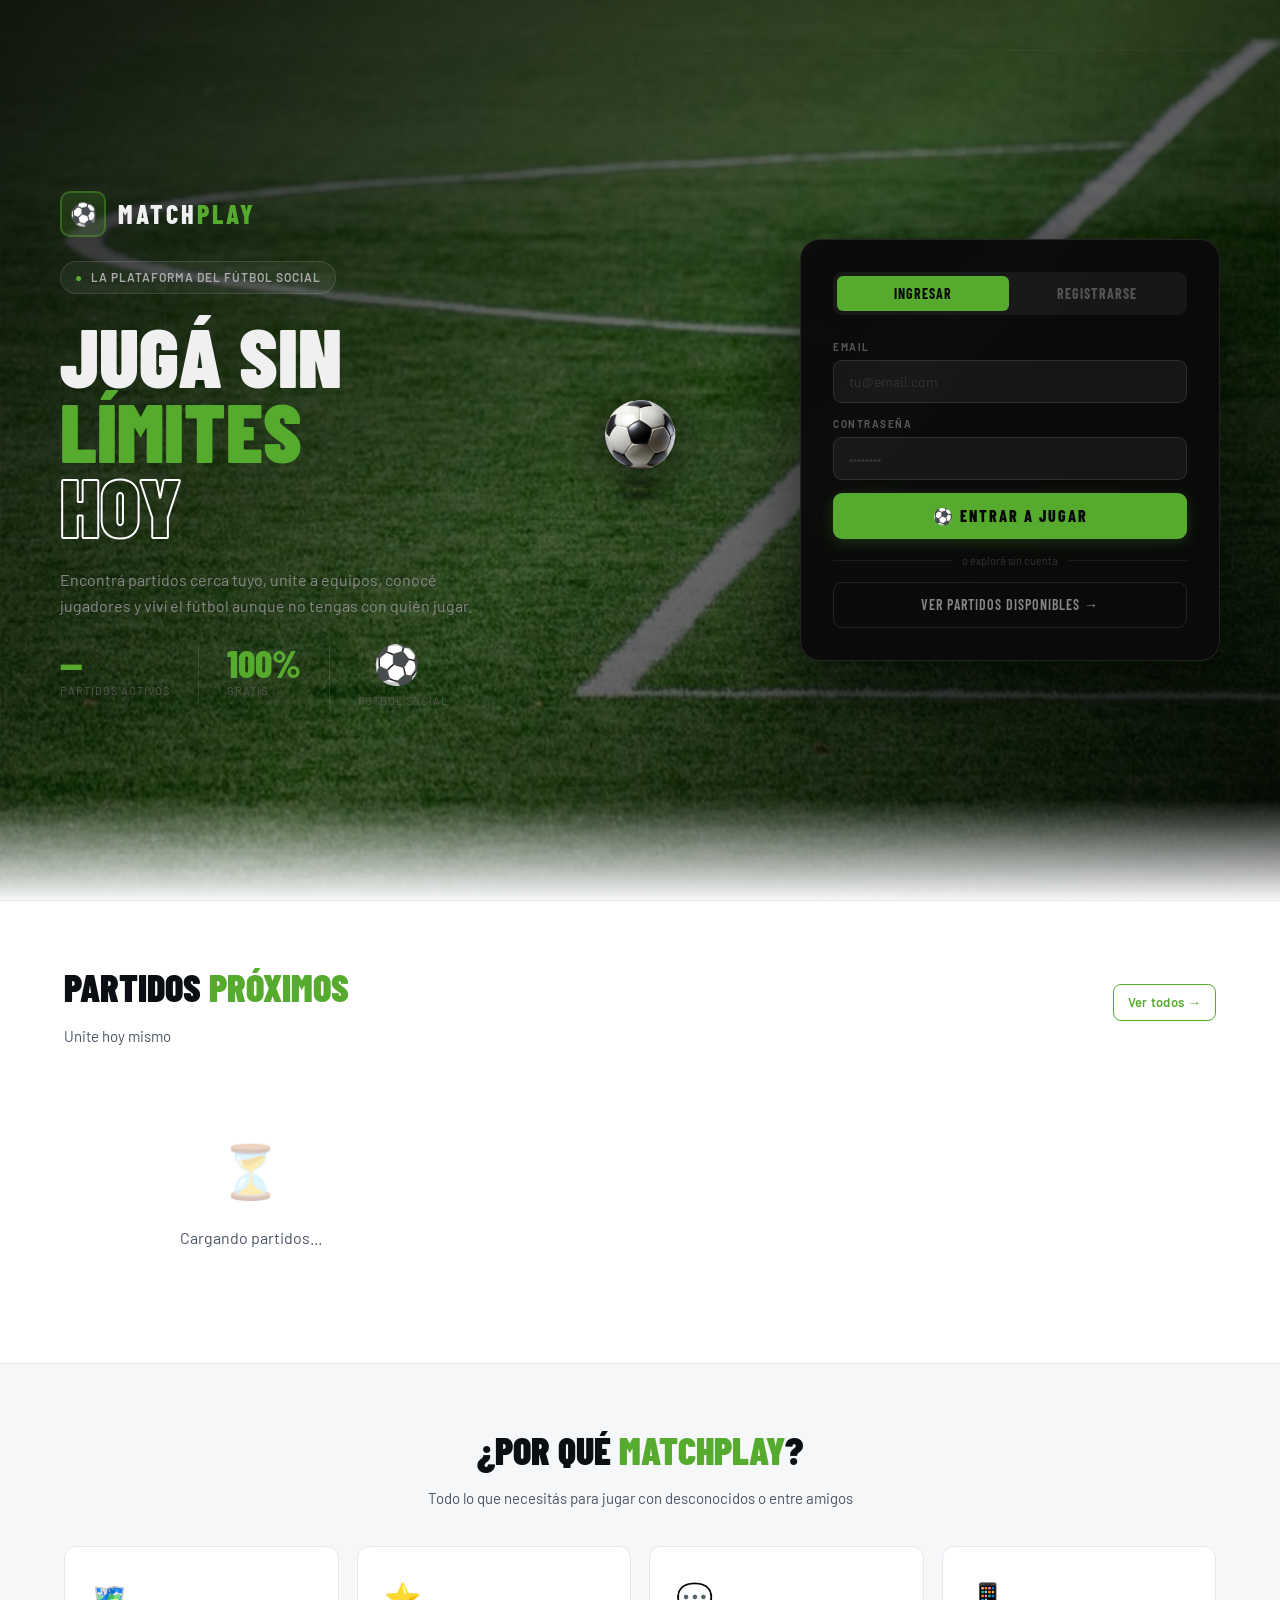
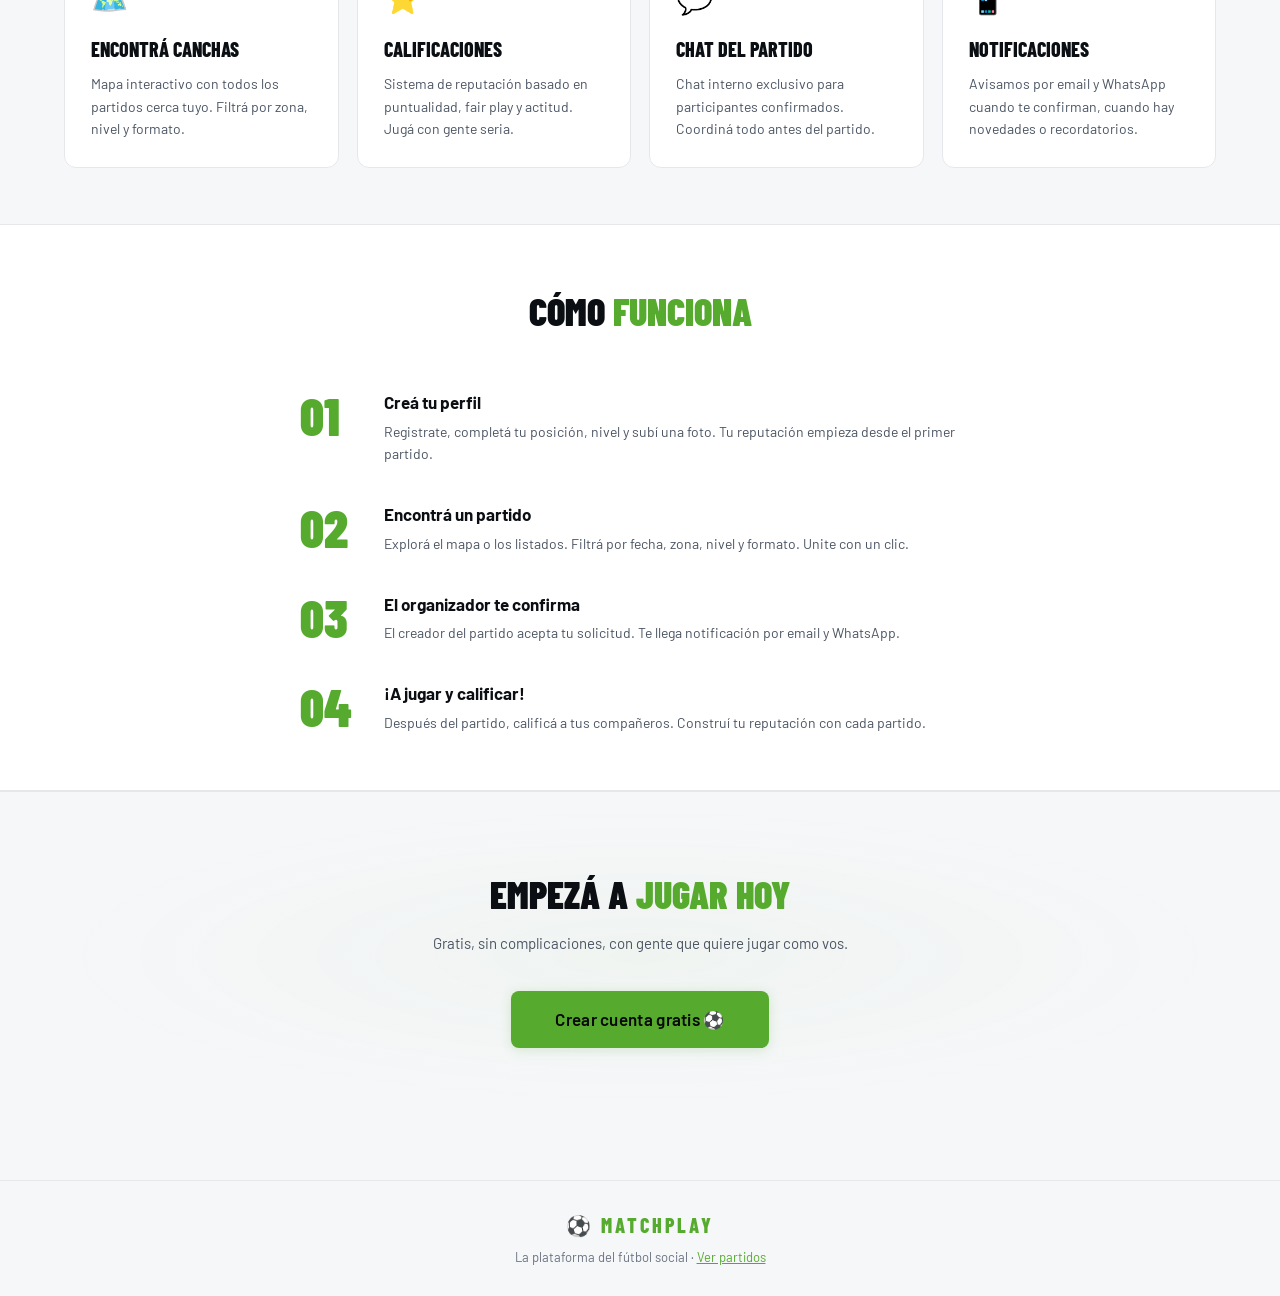
==== commit 184adaa3: "cambio en index de pagina, probando Github" ====
--- a/frontend/index.html
+++ b/frontend/index.html
@@ -326,7 +326,7 @@
           ¿Por qué <em>MatchPlay</em>?
         </h2>
         <p class="section-sub" style="text-align: center">
-          Todo lo que necesitás para jugar con desconocidos
+          Todo lo que necesitás para jugar con desconocidos o entre amigos
         </p>
         <div class="features-grid">
           <div class="feature-card">
